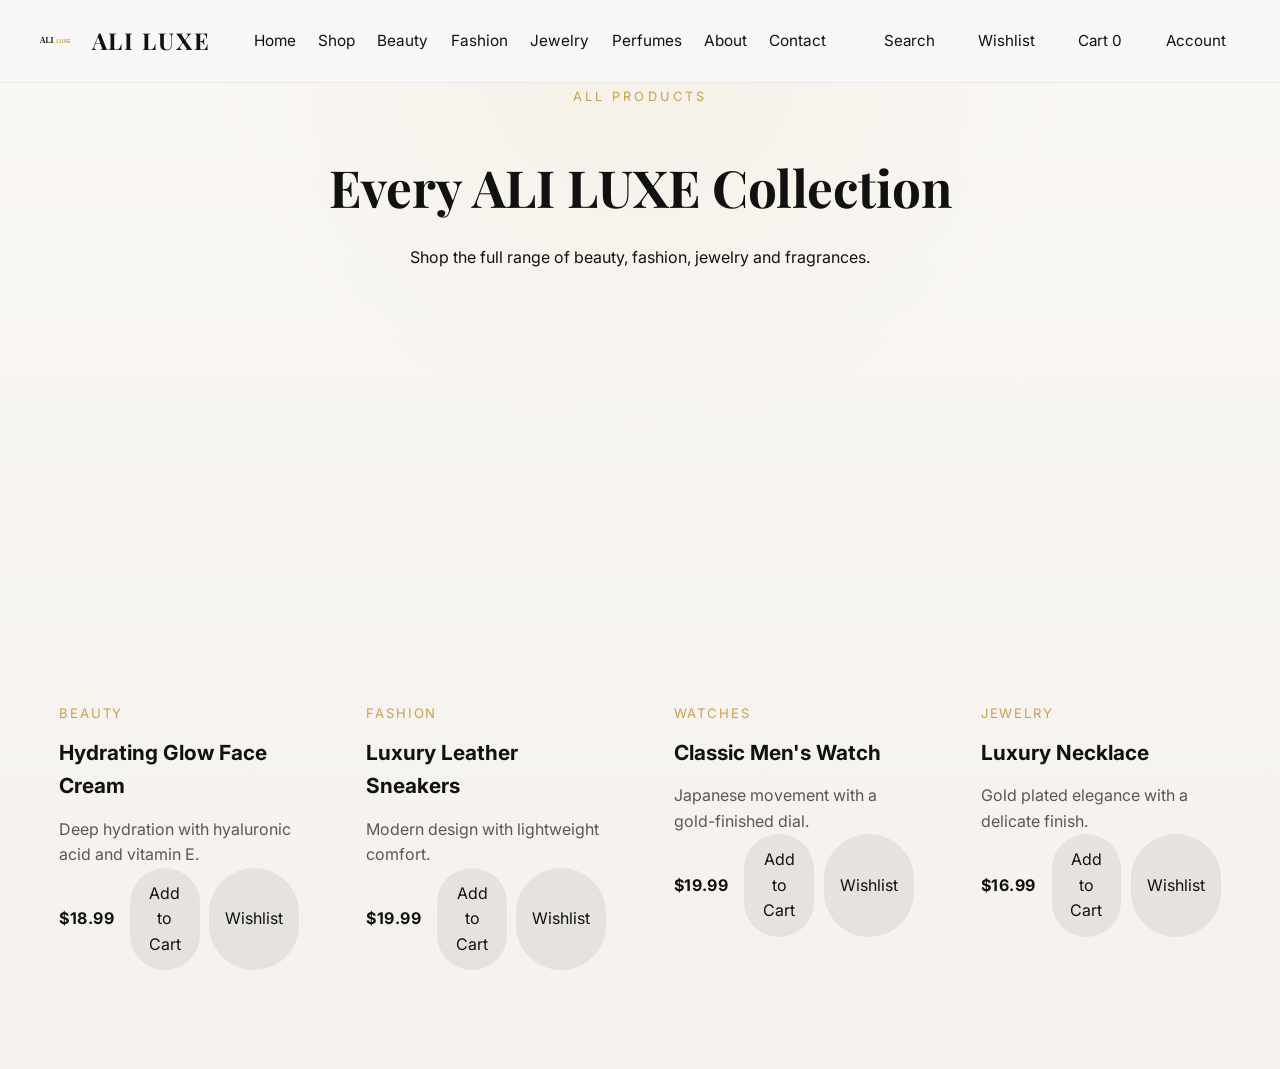
==== all-products.html @ c22bcd79 "Add initial website files" ====
<!DOCTYPE html>
<html lang="en">
  <head>
    <meta charset="UTF-8" />
    <meta name="viewport" content="width=device-width, initial-scale=1.0" />
    <title>All Products | ALI LUXE</title>
    <link rel="preconnect" href="https://fonts.googleapis.com" />
    <link rel="preconnect" href="https://fonts.gstatic.com" crossorigin />
    <link
      href="https://fonts.googleapis.com/css2?family=Inter:wght@400;500;600;700;800&family=Playfair+Display:wght@600;700;800&display=swap"
      rel="stylesheet"
    />
    <link rel="stylesheet" href="styles.css" />
  </head>
  <body>
    <header class="site-header">
      <div class="container header-inner">
        <a class="brand-logo" href="index.html">
          <img class="brand-icon" src="assets/logo.svg" alt="ALI LUXE logo" />
          <span>ALI LUXE</span>
        </a>
        <button class="menu-toggle" id="menuToggle" aria-label="Open menu">Menu</button>
        <nav class="main-nav">
          <a href="index.html#home">Home</a>
          <a href="shop.html">Shop</a>
          <a href="beauty.html">Beauty</a>
          <a href="fashion.html">Fashion</a>
          <a href="jewelry.html">Jewelry</a>
          <a href="perfumes.html">Perfumes</a>
          <a href="index.html#about">About</a>
          <a href="index.html#contact">Contact</a>
        </nav>
        <div class="nav-actions desktop-only">
          <button class="icon-button">Search</button>
          <button class="icon-button">Wishlist</button>
          <a class="icon-button cart-link" href="checkout.html">Cart <span class="cart-count" id="cartCount">0</span></a>
          <button class="icon-button">Account</button>
        </div>
      </div>
      <div class="mobile-menu" id="mobileMenu" aria-hidden="true">
        <div class="mobile-menu-inner">
          <button class="mobile-close" id="mobileClose" aria-label="Close menu">×</button>
          <nav class="mobile-nav">
            <a href="index.html#home">Home</a>
            <a href="shop.html">Shop</a>
            <a href="beauty.html">Beauty</a>
            <a href="fashion.html">Fashion</a>
            <a href="jewelry.html">Jewelry</a>
            <a href="perfumes.html">Perfumes</a>
            <a href="index.html#about">About</a>
            <a href="index.html#contact">Contact</a>
          </nav>
          <div class="mobile-menu-actions">
            <a href="shop.html" class="button button-primary">Shop Now</a>
            <a href="all-products.html" class="button button-secondary">All Products</a>
          </div>
        </div>
      </div>
    </header>

    <main>
      <section class="section-heading">
        <div class="container">
          <span class="eyebrow">All Products</span>
          <h2>Every ALI LUXE Collection</h2>
          <p>Shop the full range of beauty, fashion, jewelry and fragrances.</p>
        </div>
      </section>

      <section class="best-sellers">
        <div class="container product-grid">
          <article class="product-card glass-card">
            <div class="product-image hydrating-glow-face-cream"></div>
            <div class="product-copy">
              <span class="product-category">Beauty</span>
              <h3><a href="product.html?product=hydrating-glow-face-cream">Hydrating Glow Face Cream</a></h3>
              <p>Deep hydration with hyaluronic acid and vitamin E.</p>
              <div class="product-meta">
                <span>$18.99</span>
                <div class="product-actions">
                  <button class="add-cart" data-product="hydrating-glow-face-cream">Add to Cart</button>
                  <button>Wishlist</button>
                </div>
              </div>
            </div>
          </article>
          <article class="product-card glass-card">
            <div class="product-image luxury-leather-sneakers"></div>
            <div class="product-copy">
              <span class="product-category">Fashion</span>
              <h3><a href="product.html?product=luxury-leather-sneakers">Luxury Leather Sneakers</a></h3>
              <p>Modern design with lightweight comfort.</p>
              <div class="product-meta">
                <span>$19.99</span>
                <div class="product-actions">
                  <button class="add-cart" data-product="luxury-leather-sneakers">Add to Cart</button>
                  <button>Wishlist</button>
                </div>
              </div>
            </div>
          </article>
          <article class="product-card glass-card">
            <div class="product-image classic-mens-watch"></div>
            <div class="product-copy">
              <span class="product-category">Watches</span>
              <h3><a href="product.html?product=classic-mens-watch">Classic Men's Watch</a></h3>
              <p>Japanese movement with a gold-finished dial.</p>
              <div class="product-meta">
                <span>$19.99</span>
                <div class="product-actions">
                  <button class="add-cart" data-product="classic-mens-watch">Add to Cart</button>
                  <button>Wishlist</button>
                </div>
              </div>
            </div>
          </article>
          <article class="product-card glass-card">
            <div class="product-image luxury-necklace"></div>
            <div class="product-copy">
              <span class="product-category">Jewelry</span>
              <h3><a href="product.html?product=luxury-necklace">Luxury Necklace</a></h3>
              <p>Gold plated elegance with a delicate finish.</p>
              <div class="product-meta">
                <span>$16.99</span>
                <div class="product-actions">
                  <button class="add-cart" data-product="luxury-necklace">Add to Cart</button>
                  <button>Wishlist</button>
                </div>
              </div>
            </div>
          </article>
        </div>
      </section>
    </main>

    <script src="script.js"></script>
  </body>
</html>
---- styles.css ----
:root {
  color-scheme: dark;
  --bg: #f8f8f8;
  --surface: rgba(255, 255, 255, 0.76);
  --surface-strong: rgba(255, 255, 255, 0.92);
  --text: #111111;
  --muted: #5a5a5a;
  --gold: #c8a14a;
  --gold-soft: rgba(200, 161, 74, 0.12);
  --glass: rgba(255, 255, 255, 0.62);
  --shadow: 0 25px 55px rgba(0, 0, 0, 0.12);
  font-family: 'Inter', sans-serif;
}

* {
  box-sizing: border-box;
}

html {
  scroll-behavior: smooth;
}

body {
  margin: 0;
  min-height: 100vh;
  background: radial-gradient(circle at top, rgba(200, 161, 74, 0.08), transparent 35%),
    linear-gradient(180deg, #faf8f5 0%, #f4f1ee 100%);
  color: var(--text);
  line-height: 1.6;
}

button,
a {
  font: inherit;
}

a {
  color: inherit;
  text-decoration: none;
}

.container {
  width: min(1200px, calc(100% - 3rem));
  margin: 0 auto;
}

.announcement-bar {
  display: grid;
  grid-template-columns: repeat(4, minmax(0, 1fr));
  gap: 1rem;
  padding: 0.9rem 0;
  background: #111111;
  color: #ffffff;
  font-size: 0.9rem;
  text-transform: uppercase;
  letter-spacing: 0.05em;
}

.announcement-item {
  opacity: 0.85;
}

.site-header {
  position: sticky;
  top: 0;
  z-index: 20;
  backdrop-filter: blur(18px);
  background: rgba(248, 248, 248, 0.9);
  border-bottom: 1px solid rgba(17, 17, 17, 0.06);
}

.header-inner {
  display: flex;
  align-items: center;
  justify-content: space-between;
  gap: 1rem;
  padding: 1.1rem 0;
}

.brand-logo,
.footer-logo {
  display: inline-flex;
  align-items: center;
  gap: 0.85rem;
  font-family: 'Playfair Display', serif;
  font-size: 1.45rem;
  letter-spacing: 0.08em;
  font-weight: 700;
}

.brand-icon {
  width: 38px;
  height: auto;
}

.main-nav {
  display: flex;
  flex-wrap: wrap;
  align-items: center;
  gap: 1.4rem;
  font-size: 0.96rem;
  color: #111111;
}

.main-nav a:hover {
  color: var(--gold);
}

.nav-actions {
  display: flex;
  align-items: center;
  gap: 0.9rem;
}

.menu-toggle {
  display: none;
  border: 1px solid rgba(17, 17, 17, 0.12);
  background: rgba(255, 255, 255, 0.85);
  color: var(--text);
  padding: 0.85rem 1rem;
  border-radius: 999px;
  font-weight: 600;
  cursor: pointer;
  transition: transform 0.25s ease, background 0.25s ease;
}

.menu-toggle:hover {
  transform: translateY(-1px);
  background: rgba(255, 255, 255, 0.96);
}

.icon-button {
  border: none;
  background: transparent;
  color: var(--text);
  cursor: pointer;
  font-size: 0.95rem;
  padding: 0.7rem 0.9rem;
  border-radius: 999px;
  transition: transform 0.3s ease, background 0.3s ease;
}

.icon-button:hover {
  transform: translateY(-1px);
  background: rgba(17, 17, 17, 0.05);
}

.hero-section {
  min-height: calc(100vh - 68px);
  padding: 4rem 0 6rem;
  position: relative;
  overflow: hidden;
}

.hero-grid {
  display: grid;
  grid-template-columns: 1.2fr 0.9fr;
  align-items: center;
  gap: 3rem;
}

.hero-copy {
  max-width: 620px;
}

.eyebrow {
  display: inline-block;
  text-transform: uppercase;
  letter-spacing: 0.24em;
  color: var(--gold);
  font-size: 0.8rem;
  margin-bottom: 1.5rem;
}

.hero-copy h1 {
  font-family: 'Playfair Display', serif;
  font-size: clamp(3rem, 4vw, 5.2rem);
  line-height: 0.95;
  margin: 0;
}

.hero-copy p {
  font-size: 1.05rem;
  margin: 2rem 0 2.5rem;
  max-width: 520px;
  color: #3b3b3b;
}

.hero-actions {
  display: flex;
  flex-wrap: wrap;
  gap: 1rem;
}

.button {
  border: none;
  border-radius: 999px;
  padding: 1rem 1.65rem;
  cursor: pointer;
  transition: transform 0.25s ease, box-shadow 0.25s ease, background 0.25s ease;
}

.button-primary {
  background: var(--text);
  color: #ffffff;
  box-shadow: 0 20px 40px rgba(17, 17, 17, 0.16);
}

.button-secondary {
  background: rgba(255, 255, 255, 0.9);
  color: var(--text);
  border: 1px solid rgba(17, 17, 17, 0.08);
}

.button-tertiary {
  background: rgba(200, 161, 74, 0.12);
  color: var(--text);
}

.button:hover {
  transform: translateY(-2px);
}

.hero-highlights {
  display: grid;
  grid-template-columns: repeat(2, minmax(0, 1fr));
  gap: 1rem;
  margin-top: 2.5rem;
}

.hero-highlights div {
  background: rgba(255, 255, 255, 0.78);
  padding: 1.2rem 1.3rem;
  border-radius: 24px;
  backdrop-filter: blur(12px);
  border: 1px solid rgba(17, 17, 17, 0.06);
}

.hero-highlights strong {
  display: block;
  margin-bottom: 0.5rem;
  color: var(--text);
}

.hero-media {
  position: relative;
  min-height: 600px;
  display: flex;
  align-items: center;
  justify-content: center;
}

.hero-card {
  position: relative;
  width: 100%;
  max-width: 540px;
  border-radius: 38px;
  overflow: hidden;
  background: rgba(255, 255, 255, 0.24);
  border: 1px solid rgba(255, 255, 255, 0.45);
  box-shadow: var(--shadow);
  backdrop-filter: blur(22px);
}

.hero-card-image {
  height: 420px;
  background: linear-gradient(180deg, #f8f0e7 0%, #ece1d3 100%);
  position: relative;
}

.hero-card-image::before {
  content: '';
  position: absolute;
  inset: 0;
  background-image: radial-gradient(circle at 40% 20%, rgba(200, 161, 74, 0.18), transparent 22%),
    radial-gradient(circle at 70% 70%, rgba(17, 17, 17, 0.06), transparent 18%);
}

.hero-card-copy {
  padding: 2rem;
}

.hero-card-copy span {
  color: var(--gold);
  text-transform: uppercase;
  letter-spacing: 0.2em;
  font-size: 0.78rem;
}

.hero-card-copy h2 {
  margin: 1rem 0 0.75rem;
  font-family: 'Playfair Display', serif;
  font-size: 2rem;
}

.hero-card-copy p {
  color: #4b4b4b;
  margin-bottom: 1.7rem;
}

.price-block {
  display: flex;
  align-items: center;
  justify-content: space-between;
  gap: 1rem;
}

.price-block span {
  font-weight: 700;
  font-size: 1.35rem;
}

.hero-overlay {
  position: absolute;
  inset: -20px;
  background: radial-gradient(circle at top left, rgba(200, 161, 74, 0.2), transparent 22%),
    radial-gradient(circle at bottom right, rgba(17, 17, 17, 0.08), transparent 18%);
  pointer-events: none;
}

.featured-categories,
.best-sellers,
.why-choose,
.reviews-section,
.instagram-gallery,
.newsletter-section {
  padding: 5rem 0;
}

.section-heading {
  text-align: center;
  margin-bottom: 3rem;
}

.section-heading h2 {
  font-family: 'Playfair Display', serif;
  font-size: clamp(2.5rem, 4vw, 3.6rem);
  margin: 1rem 0 0;
}

.category-grid,
.product-grid,
.review-grid,
.insta-grid {
  display: grid;
  gap: 1.8rem;
}

.category-grid {
  grid-template-columns: repeat(4, minmax(0, 1fr));
}

.category-card {
  position: relative;
  overflow: hidden;
  border-radius: 32px;
  background: rgba(255, 255, 255, 0.8);
  border: 1px solid rgba(17, 17, 17, 0.07);
  box-shadow: 0 30px 60px rgba(0, 0, 0, 0.08);
  transition: transform 0.35s ease, border-color 0.35s ease;
}

.category-card:hover {
  transform: translateY(-8px);
  border-color: rgba(200, 161, 74, 0.25);
}

.category-image {
  min-height: 240px;
  background-size: cover;
  background-position: center;
}

.category-beauty {
  background-image: linear-gradient(180deg, #f8ebdf 0%, #e9decf 100%);
}

.category-fashion {
  background-image: linear-gradient(180deg, #f1ede9 0%, #d8d0c4 100%);
}

.category-jewelry {
  background-image: linear-gradient(180deg, #fbf6ef 0%, #e7ded0 100%);
}

.category-perfumes {
  background-image: linear-gradient(180deg, #f9f5f2 0%, #e3d5bd 100%);
}

.category-copy {
  padding: 1.8rem;
}

.category-copy h3 {
  margin-top: 0;
  font-size: 1.5rem;
}

.category-copy p {
  margin: 1rem 0 1.7rem;
  color: #5f5f5f;
}

.link-button {
  color: var(--text);
  font-weight: 600;
  position: relative;
}

.link-button::after {
  content: '';
  position: absolute;
  left: 0;
  bottom: -2px;
  width: 100%;
  height: 1px;
  background: var(--text);
  transition: transform 0.3s ease;
  transform-origin: left;
}

.link-button:hover::after {
  transform: scaleX(0.5);
}

.product-grid {
  grid-template-columns: repeat(4, minmax(0, 1fr));
}

.product-card {
  padding: 1.2rem;
  display: flex;
  flex-direction: column;
  gap: 1.4rem;
}

.product-card:hover {
  transform: translateY(-6px);
}

.product-image {
  min-height: 260px;
  border-radius: 28px;
  background-position: center;
  background-size: cover;
}

.product-beauty {
  background-image: linear-gradient(180deg, #f9f1eb 0%, #e8d8c9 100%);
}

.product-fashion {
  background-image: linear-gradient(180deg, #e9e3dc 0%, #d5c7b3 100%);
}

.product-watch {
  background-image: linear-gradient(180deg, #f6f2ef 0%, #dcd0c3 100%);
}

.product-jewelry {
  background-image: linear-gradient(180deg, #faf5ef 0%, #e7dccb 100%);
}

.product-copy .product-category {
  font-size: 0.82rem;
  text-transform: uppercase;
  letter-spacing: 0.14em;
  color: var(--gold);
}

.product-copy h3 {
  margin: 0.6rem 0 0.9rem;
  font-size: 1.3rem;
}

.product-copy p {
  color: #585858;
  margin: 0;
}

.product-meta {
  display: flex;
  align-items: center;
  justify-content: space-between;
  gap: 1rem;
  margin-top: auto;
}

.product-meta span {
  font-weight: 700;
  letter-spacing: 0.03em;
}

.product-actions {
  display: flex;
  gap: 0.6rem;
}

.product-actions button {
  border: none;
  background: rgba(17, 17, 17, 0.07);
  color: var(--text);
  padding: 0.8rem 1rem;
  border-radius: 999px;
  cursor: pointer;
  transition: transform 0.25s ease, background 0.25s ease;
}

.product-actions button:hover {
  transform: translateY(-2px);
  background: rgba(200, 161, 74, 0.14);
}

.why-grid {
  display: grid;
  grid-template-columns: 1.1fr 0.9fr;
  gap: 3rem;
  align-items: center;
}

.why-copy p {
  max-width: 540px;
  color: #4a4a4a;
  margin-bottom: 2rem;
}

.why-list {
  display: grid;
  gap: 1rem;
}

.why-list div {
  border-radius: 24px;
  padding: 1.4rem 1.6rem;
  background: rgba(255, 255, 255, 0.9);
  border: 1px solid rgba(17, 17, 17, 0.06);
}

.why-list strong {
  display: block;
  margin-bottom: 0.45rem;
}

.why-image {
  min-height: 520px;
  overflow: hidden;
}

.feature-image {
  height: 100%;
  background-image: linear-gradient(180deg, rgba(248, 248, 248, 1), rgba(255, 255, 255, 0.9)),
    radial-gradient(circle at 30% 20%, rgba(200, 161, 74, 0.18), transparent 14%),
    linear-gradient(135deg, #f2ede7 0%, #e9ddd1 100%);
}

.reviews-section {
  background: #ffffff;
}

.review-grid {
  grid-template-columns: repeat(5, minmax(0, 1fr));
}

.review-card {
  padding: 1.8rem;
  border-radius: 28px;
  background: rgba(255, 255, 255, 0.9);
  box-shadow: 0 30px 50px rgba(0, 0, 0, 0.06);
  border: 1px solid rgba(17, 17, 17, 0.06);
}

.review-card p {
  margin: 0 0 1.4rem;
  color: #444444;
}

.review-card strong {
  display: block;
  margin-bottom: 0.85rem;
}

.review-card span {
  color: var(--gold);
  font-size: 0.95rem;
}

.instagram-gallery {
  background: linear-gradient(180deg, #f8f8f8 0%, #f2efeb 100%);
}

.insta-grid {
  grid-template-columns: repeat(6, minmax(0, 1fr));
}

.insta-cell {
  min-height: 220px;
  border-radius: 28px;
  background: rgba(17, 17, 17, 0.03);
  position: relative;
  overflow: hidden;
  transition: transform 0.35s ease;
}

.insta-cell:hover {
  transform: translateY(-6px);
}

.insta-cell::before {
  content: '';
  position: absolute;
  inset: 0;
  background-image: radial-gradient(circle at center, rgba(200, 161, 74, 0.16), transparent 34%),
    linear-gradient(135deg, rgba(255, 255, 255, 0.14), transparent 50%);
}

.newsletter-card {
  display: flex;
  align-items: center;
  justify-content: space-between;
  gap: 2rem;
  padding: 3rem 3.2rem;
  border-radius: 36px;
  background: rgba(255, 255, 255, 0.88);
  box-shadow: 0 35px 70px rgba(0, 0, 0, 0.08);
  border: 1px solid rgba(17, 17, 17, 0.06);
}

.newsletter-card h2 {
  margin: 0.8rem 0 0;
  font-size: clamp(2rem, 3vw, 2.8rem);
  line-height: 1.05;
}

.newsletter-form {
  display: flex;
  flex-wrap: wrap;
  gap: 1rem;
  align-items: center;
}

.newsletter-form input {
  flex: 1;
  min-width: 260px;
  border: 1px solid rgba(17, 17, 17, 0.12);
  border-radius: 999px;
  padding: 1rem 1.3rem;
  background: white;
  color: var(--text);
}

.newsletter-form input::placeholder {
  color: #8c8c8c;
}

.mobile-menu {
  position: fixed;
  inset: 0;
  z-index: 100;
  display: none;
  background: rgba(17, 17, 17, 0.85);
  backdrop-filter: blur(14px);
}

.mobile-menu.active {
  display: block;
}

.mobile-menu-inner {
  width: min(360px, 100%);
  height: 100%;
  padding: 2.5rem 1.8rem;
  background: rgba(248, 248, 248, 0.98);
  box-shadow: 0 40px 80px rgba(0, 0, 0, 0.22);
}

.mobile-close {
  border: none;
  background: transparent;
  font-size: 2.2rem;
  color: var(--text);
  cursor: pointer;
  margin-bottom: 2rem;
}

.mobile-nav {
  display: grid;
  gap: 1.25rem;
}

.mobile-nav a {
  color: var(--text);
  font-size: 1.1rem;
  font-weight: 600;
}

.mobile-menu-actions {
  display: grid;
  gap: 1rem;
  margin-top: 2.5rem;
}

.desktop-only {
  display: flex;
}

.site-footer {
  background: #111111;
  color: #f2f2f2;
  padding: 3.5rem 0 2rem;
}

.footer-grid {
  display: grid;
  grid-template-columns: 1.2fr 1.4fr 1fr;
  gap: 2rem;
  align-items: flex-start;
}

.footer-links {
  display: grid;
  gap: 0.9rem;
}

.footer-links a,
.site-footer a {
  color: #f2f2f2;
}

.footer-links a:hover,
.site-footer a:hover {
  color: var(--gold);
}

.footer-copy {
  margin-top: 2rem;
  text-align: center;
  font-size: 0.95rem;
  color: #b6b6b6;
}

.glass-card {
  transition: transform 0.35s ease, box-shadow 0.35s ease;
}

.glass-card:hover {
  transform: translateY(-4px);
}

.fade-up {
  opacity: 0;
  transform: translateY(35px);
  animation: fadeUp 1.1s forwards ease-out;
}

.delay-1 {
  animation-delay: 0.18s;
}

@keyframes fadeUp {
  to {
    opacity: 1;
    transform: translateY(0);
  }
}

.page-loader {
  position: fixed;
  inset: 0;
  z-index: 999;
  display: grid;
  place-items: center;
  background: #111111;
  color: #ffffff;
}

.loader-ring {
  display: grid;
  place-items: center;
  width: 100px;
  height: 100px;
  position: relative;
}

.loader-ring span {
  position: absolute;
  width: 100%;
  height: 100%;
  border-radius: 50%;
  border: 2px solid transparent;
  border-top-color: var(--gold);
  animation: spin 1.3s ease infinite;
}

.loader-ring span:nth-child(2) {
  width: 70%;
  height: 70%;
  animation-duration: 1.7s;
}

.loader-ring span:nth-child(3) {
  width: 40%;
  height: 40%;
  animation-duration: 2.1s;
}

.page-loader p {
  margin-top: 1.4rem;
  letter-spacing: 0.14em;
  text-transform: uppercase;
  font-size: 0.9rem;
  color: rgba(255, 255, 255, 0.85);
}

@keyframes spin {
  to {
    transform: rotate(360deg);
  }
}

.product-detail-grid {
  display: grid;
  grid-template-columns: 1.05fr 1fr;
  gap: 3rem;
  align-items: center;
  min-height: 70vh;
  padding: 3rem 0;
}

.product-hero {
  min-height: 580px;
  border-radius: 36px;
  background-size: cover;
  background-position: center;
  position: relative;
  overflow: hidden;
  background-image: linear-gradient(180deg, #fdf9f4 0%, #eee3d3 100%);
}

.product-detail-grid .detail-copy {
  max-width: 560px;
}

.product-detail-grid .detail-copy p {
  color: #4b4b4b;
  margin: 1.5rem 0 2rem;
  font-size: 1.05rem;
}

.product-price {
  font-size: 2.1rem;
  margin-bottom: 1.8rem;
  font-weight: 700;
}

.product-features {
  display: grid;
  gap: 0.9rem;
  margin-top: 2rem;
}

.product-features div {
  padding: 1rem 1.2rem;
  border-radius: 22px;
  background: rgba(255, 255, 255, 0.82);
  border: 1px solid rgba(17, 17, 17, 0.06);
}

.detail-fallback {
  color: #333333;
  font-size: 1.1rem;
  line-height: 1.8;
}

.checkout-panel {
  display: grid;
  grid-template-columns: 1.5fr 0.9fr;
  gap: 2rem;
}

.cart-summary {
  display: grid;
  gap: 1rem;
}

.cart-item {
  display: grid;
  grid-template-columns: 120px 1fr;
  gap: 1rem;
  padding: 1.3rem;
  border-radius: 28px;
  background: rgba(255, 255, 255, 0.92);
  border: 1px solid rgba(17, 17, 17, 0.08);
}

.cart-item-image {
  border-radius: 24px;
  min-height: 120px;
  background-size: cover;
  background-position: center;
}

.cart-item-image.product-beauty {
  background-image: linear-gradient(180deg, #f9f1eb 0%, #e8d8c9 100%);
}

.cart-item-image.product-fashion {
  background-image: linear-gradient(180deg, #e9e3dc 0%, #d5c7b3 100%);
}

.cart-item-image.product-watch {
  background-image: linear-gradient(180deg, #f6f2ef 0%, #dcd0c3 100%);
}

.cart-item-image.product-jewelry {
  background-image: linear-gradient(180deg, #faf5ef 0%, #e7dccb 100%);
}

.cart-item-image.category-perfumes {
  background-image: linear-gradient(180deg, #f8ebdf 0%, #e9decf 100%);
}

.cart-item-copy h3 {
  margin: 0 0 0.75rem;
  font-size: 1.1rem;
}

.cart-item-copy span {
  display: block;
  color: #585858;
  margin-bottom: 0.35rem;
}

.checkout-summary {
  padding: 2rem;
  border-radius: 36px;
  background: rgba(255, 255, 255, 0.92);
  border: 1px solid rgba(17, 17, 17, 0.08);
  display: grid;
  gap: 1.5rem;
}

.checkout-summary h3 {
  margin: 0;
  font-size: 1.4rem;
}

.summary-row {
  display: flex;
  justify-content: space-between;
  align-items: center;
  gap: 1rem;
  font-size: 1rem;
}

.checkout-note {
  color: #5f5f5f;
  line-height: 1.8;
}

.empty-cart {
  padding: 2rem;
  color: #4a4a4a;
  border-radius: 28px;
  background: rgba(255, 255, 255, 0.9);
  border: 1px solid rgba(17, 17, 17, 0.08);
}

.custom-cursor {
  position: fixed;
  top: 0;
  left: 0;
  width: 18px;
  height: 18px;
  border-radius: 50%;
  border: 2px solid rgba(200, 161, 74, 0.95);
  pointer-events: none;
  transform: translate(-50%, -50%);
  mix-blend-mode: difference;
  transition: transform 0.12s ease, width 0.2s ease, height 0.2s ease;
  z-index: 9999;
}

@media (max-width: 1100px) {
  .hero-grid,
  .why-grid {
    grid-template-columns: 1fr;
  }

  .category-grid,
  .product-grid,
  .review-grid,
  .insta-grid {
    grid-template-columns: repeat(2, minmax(0, 1fr));
  }
}

@media (max-width: 720px) {
  .announcement-bar {
    grid-template-columns: 1fr;
    text-align: center;
  }

  .menu-toggle {
    display: inline-flex;
  }

  .main-nav,
  .desktop-only {
    display: none;
  }

  .nav-actions {
    gap: 0.5rem;
  }

  .hero-section {
    padding-top: 3rem;
  }

  .hero-copy h1 {
    font-size: 2.8rem;
  }

  .hero-grid {
    gap: 2rem;
  }

  .hero-media {
    min-height: 420px;
  }

  .category-grid,
  .product-grid,
  .review-grid,
  .insta-grid {
    grid-template-columns: 1fr;
  }

  .newsletter-card {
    flex-direction: column;
    align-items: stretch;
  }
}
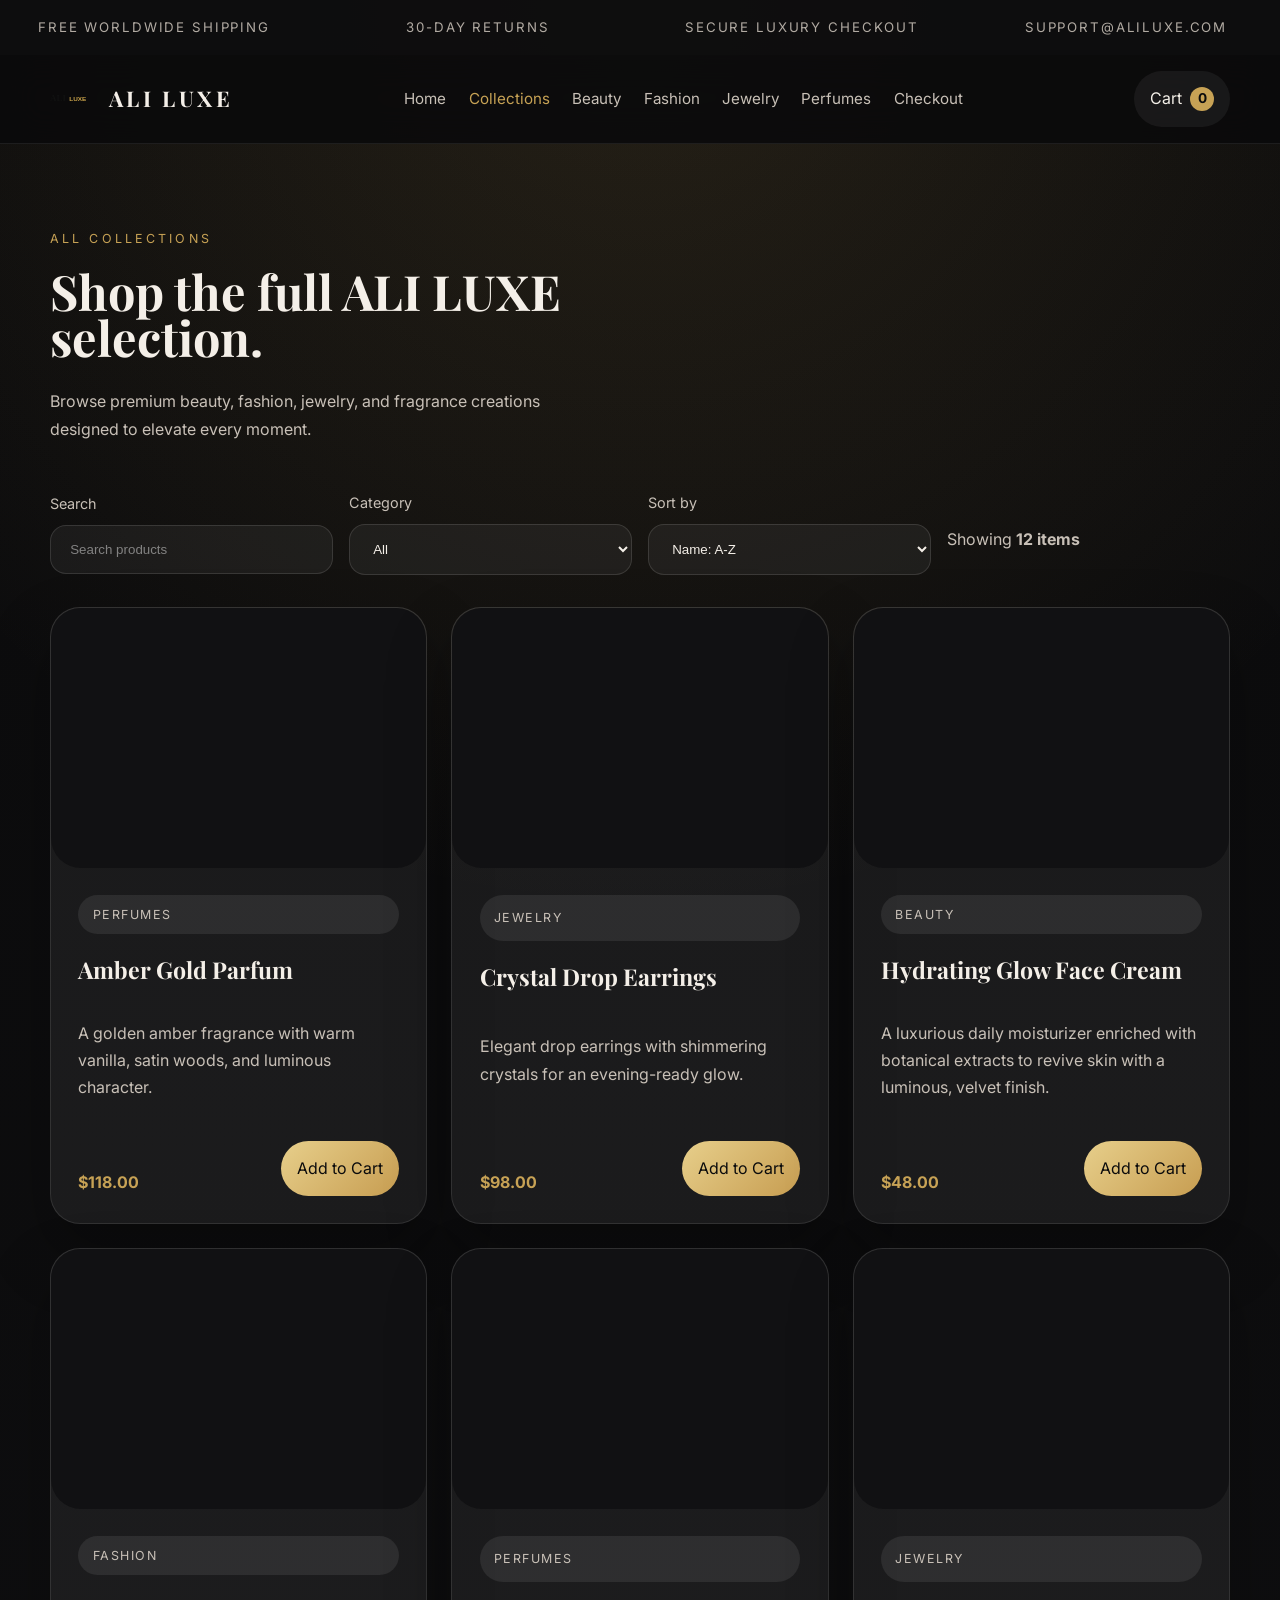
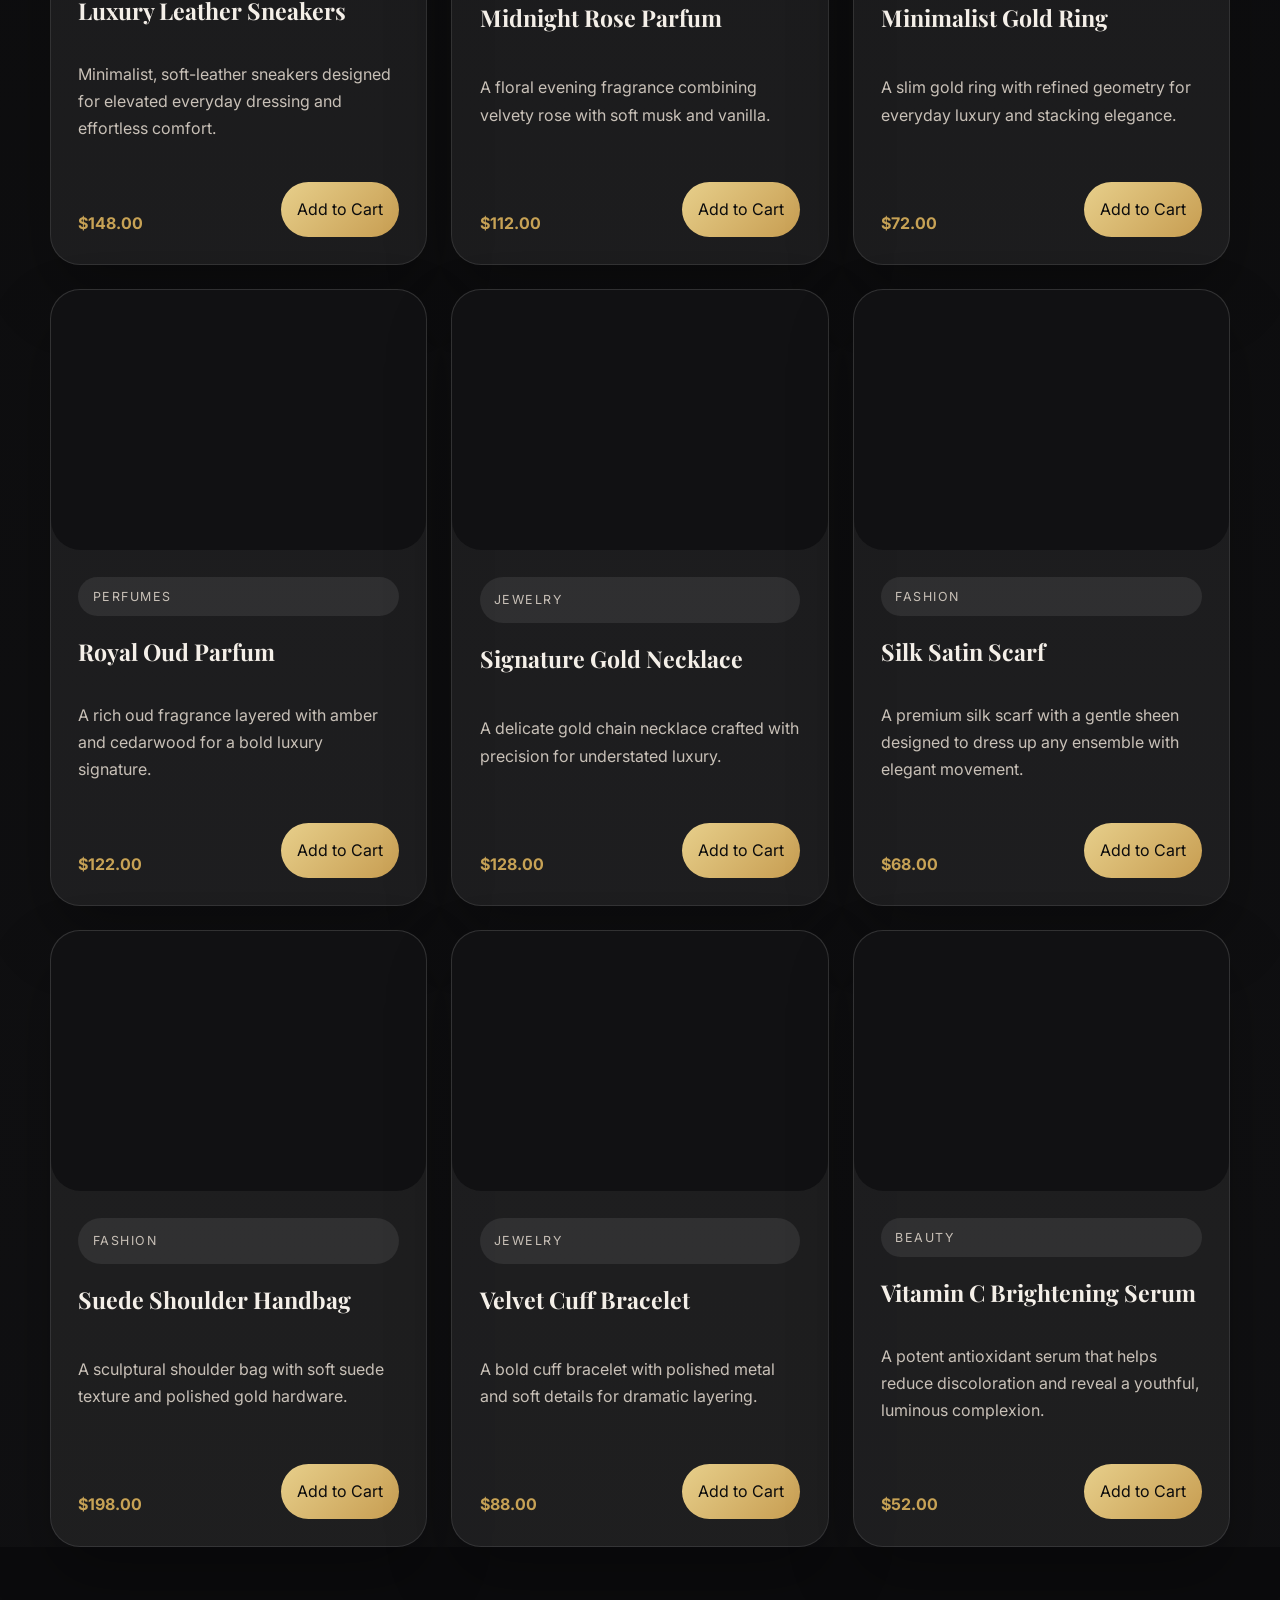
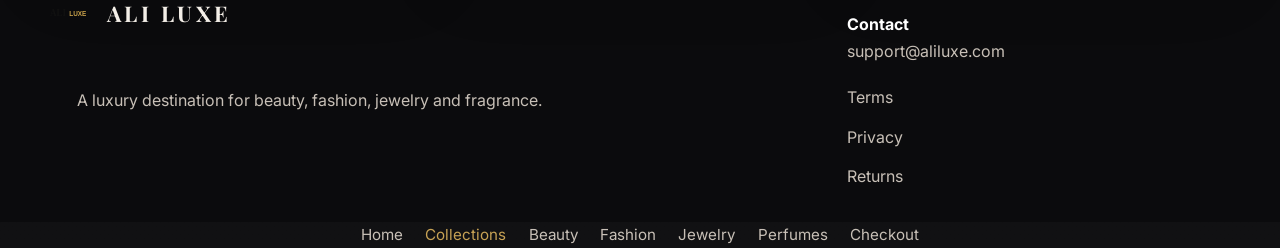
==== commit 986aa1ce: "final website updates" ====
--- a/all-products.html
+++ b/all-products.html
@@ -7,131 +7,133 @@
     <link rel="preconnect" href="https://fonts.googleapis.com" />
     <link rel="preconnect" href="https://fonts.gstatic.com" crossorigin />
     <link
-      href="https://fonts.googleapis.com/css2?family=Inter:wght@400;500;600;700;800&family=Playfair+Display:wght@600;700;800&display=swap"
+      href="https://fonts.googleapis.com/css2?family=Inter:wght@400;500;600;700&family=Playfair+Display:wght@600;700;800&display=swap"
       rel="stylesheet"
     />
     <link rel="stylesheet" href="styles.css" />
   </head>
-  <body>
+  <body data-page="all-products">
+    <div class="announcement-bar">
+      <div class="announcement-item">Free Worldwide Shipping</div>
+      <div class="announcement-item">30-Day Returns</div>
+      <div class="announcement-item">Secure Luxury Checkout</div>
+      <div class="announcement-item">support@aliluxe.com</div>
+    </div>
+
     <header class="site-header">
       <div class="container header-inner">
         <a class="brand-logo" href="index.html">
           <img class="brand-icon" src="assets/logo.svg" alt="ALI LUXE logo" />
           <span>ALI LUXE</span>
         </a>
-        <button class="menu-toggle" id="menuToggle" aria-label="Open menu">Menu</button>
-        <nav class="main-nav">
-          <a href="index.html#home">Home</a>
-          <a href="shop.html">Shop</a>
+        <nav class="main-nav" aria-label="Primary navigation">
+          <a href="index.html">Home</a>
+          <a href="all-products.html">Collections</a>
           <a href="beauty.html">Beauty</a>
           <a href="fashion.html">Fashion</a>
           <a href="jewelry.html">Jewelry</a>
           <a href="perfumes.html">Perfumes</a>
-          <a href="index.html#about">About</a>
-          <a href="index.html#contact">Contact</a>
+          <a href="checkout.html">Checkout</a>
         </nav>
-        <div class="nav-actions desktop-only">
-          <button class="icon-button">Search</button>
-          <button class="icon-button">Wishlist</button>
-          <a class="icon-button cart-link" href="checkout.html">Cart <span class="cart-count" id="cartCount">0</span></a>
-          <button class="icon-button">Account</button>
-        </div>
-      </div>
-      <div class="mobile-menu" id="mobileMenu" aria-hidden="true">
-        <div class="mobile-menu-inner">
-          <button class="mobile-close" id="mobileClose" aria-label="Close menu">×</button>
-          <nav class="mobile-nav">
-            <a href="index.html#home">Home</a>
-            <a href="shop.html">Shop</a>
-            <a href="beauty.html">Beauty</a>
-            <a href="fashion.html">Fashion</a>
-            <a href="jewelry.html">Jewelry</a>
-            <a href="perfumes.html">Perfumes</a>
-            <a href="index.html#about">About</a>
-            <a href="index.html#contact">Contact</a>
-          </nav>
-          <div class="mobile-menu-actions">
-            <a href="shop.html" class="button button-primary">Shop Now</a>
-            <a href="all-products.html" class="button button-secondary">All Products</a>
-          </div>
+        <div class="header-actions">
+          <button class="cart-toggle" id="cartToggle" aria-label="Open cart">
+            Cart <span class="cart-count" id="cartCount">0</span>
+          </button>
+          <button class="menu-toggle" id="menuToggle" aria-label="Open menu">Menu</button>
         </div>
       </div>
     </header>
 
+    <aside class="cart-panel" id="cartPanel" aria-label="Shopping cart panel">
+      <div class="cart-panel-header">
+        <div>
+          <h2>Shopping Cart</h2>
+          <p class="section-copy">Review your selection before checkout.</p>
+        </div>
+        <button class="cart-panel-close" id="cartClose" aria-label="Close cart">×</button>
+      </div>
+      <div class="cart-items" id="cartItems"></div>
+      <div class="cart-panel-footer">
+        <div class="cart-total">
+          <span class="cart-total-label">Subtotal</span>
+          <span class="cart-total-value" id="cartSubTotal">$0.00</span>
+        </div>
+        <a class="button button-primary" href="checkout.html">Proceed to Checkout</a>
+      </div>
+    </aside>
+
     <main>
-      <section class="section-heading">
-        <div class="container">
-          <span class="eyebrow">All Products</span>
-          <h2>Every ALI LUXE Collection</h2>
-          <p>Shop the full range of beauty, fashion, jewelry and fragrances.</p>
+      <section class="collection-hero">
+        <div class="container collection-hero-inner">
+          <div class="page-copy">
+            <span class="eyebrow">All Collections</span>
+            <h1>Shop the full ALI LUXE selection.</h1>
+            <p>Browse premium beauty, fashion, jewelry, and fragrance creations designed to elevate every moment.</p>
+          </div>
         </div>
       </section>
 
-      <section class="best-sellers">
-        <div class="container product-grid">
-          <article class="product-card glass-card">
-            <div class="product-image hydrating-glow-face-cream"></div>
-            <div class="product-copy">
-              <span class="product-category">Beauty</span>
-              <h3><a href="product.html?product=hydrating-glow-face-cream">Hydrating Glow Face Cream</a></h3>
-              <p>Deep hydration with hyaluronic acid and vitamin E.</p>
-              <div class="product-meta">
-                <span>$18.99</span>
-                <div class="product-actions">
-                  <button class="add-cart" data-product="hydrating-glow-face-cream">Add to Cart</button>
-                  <button>Wishlist</button>
-                </div>
-              </div>
-            </div>
-          </article>
-          <article class="product-card glass-card">
-            <div class="product-image luxury-leather-sneakers"></div>
-            <div class="product-copy">
-              <span class="product-category">Fashion</span>
-              <h3><a href="product.html?product=luxury-leather-sneakers">Luxury Leather Sneakers</a></h3>
-              <p>Modern design with lightweight comfort.</p>
-              <div class="product-meta">
-                <span>$19.99</span>
-                <div class="product-actions">
-                  <button class="add-cart" data-product="luxury-leather-sneakers">Add to Cart</button>
-                  <button>Wishlist</button>
-                </div>
-              </div>
-            </div>
-          </article>
-          <article class="product-card glass-card">
-            <div class="product-image classic-mens-watch"></div>
-            <div class="product-copy">
-              <span class="product-category">Watches</span>
-              <h3><a href="product.html?product=classic-mens-watch">Classic Men's Watch</a></h3>
-              <p>Japanese movement with a gold-finished dial.</p>
-              <div class="product-meta">
-                <span>$19.99</span>
-                <div class="product-actions">
-                  <button class="add-cart" data-product="classic-mens-watch">Add to Cart</button>
-                  <button>Wishlist</button>
-                </div>
-              </div>
-            </div>
-          </article>
-          <article class="product-card glass-card">
-            <div class="product-image luxury-necklace"></div>
-            <div class="product-copy">
-              <span class="product-category">Jewelry</span>
-              <h3><a href="product.html?product=luxury-necklace">Luxury Necklace</a></h3>
-              <p>Gold plated elegance with a delicate finish.</p>
-              <div class="product-meta">
-                <span>$16.99</span>
-                <div class="product-actions">
-                  <button class="add-cart" data-product="luxury-necklace">Add to Cart</button>
-                  <button>Wishlist</button>
-                </div>
-              </div>
-            </div>
-          </article>
+      <section class="container">
+        <div class="filter-panel">
+          <div>
+            <label for="productSearch">Search</label>
+            <input id="productSearch" type="search" placeholder="Search products" />
+          </div>
+          <div>
+            <label for="productCategory">Category</label>
+            <select id="productCategory"></select>
+          </div>
+          <div>
+            <label for="productSort">Sort by</label>
+            <select id="productSort">
+              <option value="name-asc">Name: A-Z</option>
+              <option value="price-asc">Price: Low to High</option>
+              <option value="price-desc">Price: High to Low</option>
+            </select>
+          </div>
+          <div>
+            <p class="section-copy">Showing <strong id="productCount"></strong></p>
+          </div>
         </div>
+
+        <div class="product-grid" id="productGrid"></div>
       </section>
     </main>
+
+    <footer class="footer">
+      <div class="container footer-inner">
+        <div>
+          <a class="footer-logo" href="index.html">
+            <img class="brand-icon" src="assets/logo.svg" alt="ALI LUXE logo" />
+            <span>ALI LUXE</span>
+          </a>
+          <p class="footer-copy">A luxury destination for beauty, fashion, jewelry and fragrance.</p>
+        </div>
+        <div>
+          <p class="footer-contact"><strong>Contact</strong><br />support@aliluxe.com</p>
+          <ul class="footer-list">
+            <li><a href="#">Terms</a></li>
+            <li><a href="#">Privacy</a></li>
+            <li><a href="#">Returns</a></li>
+          </ul>
+        </div>
+      </div>
+    </footer>
+
+    <div class="mobile-menu" id="mobileMenu" aria-hidden="true">
+      <div class="container">
+        <button class="menu-toggle" id="mobileClose" aria-label="Close menu">Close</button>
+        <nav class="main-nav">
+          <a href="index.html">Home</a>
+          <a href="all-products.html">Collections</a>
+          <a href="beauty.html">Beauty</a>
+          <a href="fashion.html">Fashion</a>
+          <a href="jewelry.html">Jewelry</a>
+          <a href="perfumes.html">Perfumes</a>
+          <a href="checkout.html">Checkout</a>
+        </nav>
+      </div>
+    </div>
 
     <script src="script.js"></script>
   </body>
--- a/styles.css
+++ b/styles.css
@@ -1,14 +1,15 @@
 :root {
-  color-scheme: dark;
-  --bg: #f8f8f8;
-  --surface: rgba(255, 255, 255, 0.76);
-  --surface-strong: rgba(255, 255, 255, 0.92);
-  --text: #111111;
-  --muted: #5a5a5a;
-  --gold: #c8a14a;
-  --gold-soft: rgba(200, 161, 74, 0.12);
-  --glass: rgba(255, 255, 255, 0.62);
-  --shadow: 0 25px 55px rgba(0, 0, 0, 0.12);
+  color-scheme: light;
+  --bg: #0b0b0c;
+  --surface: rgba(255, 255, 255, 0.08);
+  --surface-strong: rgba(255, 255, 255, 0.14);
+  --text: #f4efe8;
+  --muted: #c8c0b7;
+  --gold: #c7a255;
+  --gold-soft: rgba(199, 162, 85, 0.12);
+  --border: rgba(255, 255, 255, 0.14);
+  --shadow: 0 30px 65px rgba(0, 0, 0, 0.28);
+  --radius: 30px;
   font-family: 'Inter', sans-serif;
 }
 
@@ -22,11 +23,16 @@
 
 body {
   margin: 0;
-  min-height: 100vh;
-  background: radial-gradient(circle at top, rgba(200, 161, 74, 0.08), transparent 35%),
-    linear-gradient(180deg, #faf8f5 0%, #f4f1ee 100%);
+  min-height: 100%;
+  background: radial-gradient(circle at top, rgba(199, 162, 85, 0.14), transparent 26%),
+    linear-gradient(180deg, #0b0b0c 0%, #111113 100%);
   color: var(--text);
-  line-height: 1.6;
+  line-height: 1.7;
+}
+
+img {
+  max-width: 100%;
+  display: block;
 }
 
 button,
@@ -40,33 +46,45 @@
 }
 
 .container {
-  width: min(1200px, calc(100% - 3rem));
+  width: min(1180px, calc(100% - 2.5rem));
   margin: 0 auto;
 }
 
+.visually-hidden {
+  position: absolute;
+  width: 1px;
+  height: 1px;
+  margin: -1px;
+  padding: 0;
+  overflow: hidden;
+  clip: rect(0, 0, 0, 0);
+  border: 0;
+}
+
 .announcement-bar {
   display: grid;
   grid-template-columns: repeat(4, minmax(0, 1fr));
   gap: 1rem;
-  padding: 0.9rem 0;
-  background: #111111;
-  color: #ffffff;
-  font-size: 0.9rem;
+  padding: 1rem 0;
+  background: rgba(13, 13, 14, 0.95);
+  color: var(--muted);
+  font-size: 0.83rem;
+  letter-spacing: 0.14em;
   text-transform: uppercase;
-  letter-spacing: 0.05em;
 }
 
 .announcement-item {
-  opacity: 0.85;
+  text-align: center;
+  opacity: 0.88;
 }
 
 .site-header {
   position: sticky;
   top: 0;
-  z-index: 20;
+  z-index: 50;
+  background: rgba(11, 11, 12, 0.9);
+  border-bottom: 1px solid rgba(255, 255, 255, 0.08);
   backdrop-filter: blur(18px);
-  background: rgba(248, 248, 248, 0.9);
-  border-bottom: 1px solid rgba(17, 17, 17, 0.06);
 }
 
 .header-inner {
@@ -74,22 +92,21 @@
   align-items: center;
   justify-content: space-between;
   gap: 1rem;
-  padding: 1.1rem 0;
-}
-
-.brand-logo,
-.footer-logo {
+  padding: 1rem 0;
+}
+
+.brand-logo {
   display: inline-flex;
   align-items: center;
   gap: 0.85rem;
   font-family: 'Playfair Display', serif;
-  font-size: 1.45rem;
-  letter-spacing: 0.08em;
+  font-size: 1.35rem;
   font-weight: 700;
+  letter-spacing: 0.16em;
 }
 
 .brand-icon {
-  width: 38px;
+  width: 45px;
   height: auto;
 }
 
@@ -97,947 +114,787 @@
   display: flex;
   flex-wrap: wrap;
   align-items: center;
+  justify-content: center;
   gap: 1.4rem;
-  font-size: 0.96rem;
-  color: #111111;
-}
-
-.main-nav a:hover {
+  font-size: 0.95rem;
+}
+
+.main-nav a {
+  color: var(--muted);
+  transition: color 0.2s ease;
+}
+
+.main-nav a:hover,
+.main-nav a.active {
   color: var(--gold);
 }
 
-.nav-actions {
-  display: flex;
-  align-items: center;
-  gap: 0.9rem;
+.header-actions {
+  display: flex;
+  align-items: center;
+  gap: 0.85rem;
+}
+
+.cart-toggle,
+.menu-toggle,
+.button,
+.step-button,
+.product-action {
+  border: none;
+  cursor: pointer;
+  font: inherit;
+}
+
+.cart-toggle,
+.menu-toggle {
+  background: rgba(255, 255, 255, 0.06);
+  color: var(--text);
+  padding: 0.9rem 1rem;
+  border-radius: 999px;
+}
+
+.cart-toggle:hover,
+.menu-toggle:hover,
+.button:hover,
+.step-button:hover,
+.product-action:hover {
+  transform: translateY(-1px);
+}
+
+.cart-toggle {
+  display: inline-flex;
+  align-items: center;
+  gap: 0.5rem;
+}
+
+.cart-count {
+  display: inline-flex;
+  align-items: center;
+  justify-content: center;
+  min-width: 24px;
+  min-height: 24px;
+  border-radius: 999px;
+  background: var(--gold);
+  color: #0b0b0c;
+  font-size: 0.85rem;
+  font-weight: 700;
 }
 
 .menu-toggle {
   display: none;
-  border: 1px solid rgba(17, 17, 17, 0.12);
-  background: rgba(255, 255, 255, 0.85);
+}
+
+.hero-section,
+.page-hero,
+.collection-hero {
+  position: relative;
+  padding: 4rem 0 3rem;
+}
+
+.hero-inner,
+.page-hero-inner,
+.collection-hero-inner {
+  display: grid;
+  grid-template-columns: repeat(2, minmax(0, 1fr));
+  gap: 2.5rem;
+  align-items: center;
+}
+
+.hero-copy,
+.page-copy {
+  max-width: 660px;
+}
+
+.eyebrow {
+  display: inline-flex;
+  align-items: center;
+  text-transform: uppercase;
+  letter-spacing: 0.25em;
+  color: var(--gold);
+  font-size: 0.78rem;
+  margin-bottom: 1.2rem;
+}
+
+.hero-copy h1,
+.page-copy h1,
+.section-heading h2,
+.collection-hero h1 {
+  margin: 0;
+  font-family: 'Playfair Display', serif;
+  font-size: clamp(2.8rem, 3.8vw, 4.8rem);
+  line-height: 0.95;
+}
+
+.hero-copy p,
+.page-copy p,
+.section-copy,
+.card-copy,
+.product-copy p,
+.footer-copy,
+.checkout-copy {
+  color: var(--muted);
+  font-size: 1rem;
+  margin: 1.75rem 0 0;
+  max-width: 540px;
+}
+
+.hero-actions,
+.category-actions,
+.filter-row,
+.checkout-steps {
+  display: flex;
+  flex-wrap: wrap;
+  gap: 1rem;
+  margin-top: 2rem;
+}
+
+.button,
+.product-action,
+.step-button {
+  border-radius: 999px;
+  padding: 1rem 1.6rem;
+  transition: transform 0.2s ease, background 0.2s ease, color 0.2s ease;
+}
+
+.button-primary,
+.product-action.primary,
+.step-button.primary {
+  color: #0b0b0c;
+  background: linear-gradient(135deg, #e7cf8b 0%, #c79d51 100%);
+}
+
+.button-secondary,
+.product-action.secondary,
+.step-button.secondary {
   color: var(--text);
-  padding: 0.85rem 1rem;
-  border-radius: 999px;
-  font-weight: 600;
-  cursor: pointer;
-  transition: transform 0.25s ease, background 0.25s ease;
-}
-
-.menu-toggle:hover {
-  transform: translateY(-1px);
-  background: rgba(255, 255, 255, 0.96);
-}
-
-.icon-button {
-  border: none;
+  background: rgba(255, 255, 255, 0.08);
+  border: 1px solid rgba(255, 255, 255, 0.14);
+}
+
+.button-tertiary {
+  color: var(--gold);
   background: transparent;
-  color: var(--text);
-  cursor: pointer;
-  font-size: 0.95rem;
-  padding: 0.7rem 0.9rem;
-  border-radius: 999px;
-  transition: transform 0.3s ease, background 0.3s ease;
-}
-
-.icon-button:hover {
-  transform: translateY(-1px);
-  background: rgba(17, 17, 17, 0.05);
-}
-
-.hero-section {
-  min-height: calc(100vh - 68px);
-  padding: 4rem 0 6rem;
-  position: relative;
+  border: 1px solid rgba(199, 162, 85, 0.35);
+}
+
+.hero-media,
+.collection-banner,
+.product-card .product-image,
+.product-detail-image,
+.category-card .category-image,
+.cart-item-image {
+  border-radius: var(--radius);
   overflow: hidden;
-}
-
-.hero-grid {
-  display: grid;
-  grid-template-columns: 1.2fr 0.9fr;
-  align-items: center;
-  gap: 3rem;
-}
-
-.hero-copy {
-  max-width: 620px;
-}
-
-.eyebrow {
-  display: inline-block;
-  text-transform: uppercase;
-  letter-spacing: 0.24em;
-  color: var(--gold);
-  font-size: 0.8rem;
-  margin-bottom: 1.5rem;
-}
-
-.hero-copy h1 {
-  font-family: 'Playfair Display', serif;
-  font-size: clamp(3rem, 4vw, 5.2rem);
-  line-height: 0.95;
-  margin: 0;
-}
-
-.hero-copy p {
-  font-size: 1.05rem;
-  margin: 2rem 0 2.5rem;
-  max-width: 520px;
-  color: #3b3b3b;
-}
-
-.hero-actions {
-  display: flex;
-  flex-wrap: wrap;
-  gap: 1rem;
-}
-
-.button {
-  border: none;
-  border-radius: 999px;
-  padding: 1rem 1.65rem;
-  cursor: pointer;
-  transition: transform 0.25s ease, box-shadow 0.25s ease, background 0.25s ease;
-}
-
-.button-primary {
-  background: var(--text);
-  color: #ffffff;
-  box-shadow: 0 20px 40px rgba(17, 17, 17, 0.16);
-}
-
-.button-secondary {
-  background: rgba(255, 255, 255, 0.9);
-  color: var(--text);
-  border: 1px solid rgba(17, 17, 17, 0.08);
-}
-
-.button-tertiary {
-  background: rgba(200, 161, 74, 0.12);
-  color: var(--text);
-}
-
-.button:hover {
-  transform: translateY(-2px);
-}
-
-.hero-highlights {
-  display: grid;
-  grid-template-columns: repeat(2, minmax(0, 1fr));
-  gap: 1rem;
-  margin-top: 2.5rem;
-}
-
-.hero-highlights div {
-  background: rgba(255, 255, 255, 0.78);
-  padding: 1.2rem 1.3rem;
-  border-radius: 24px;
-  backdrop-filter: blur(12px);
-  border: 1px solid rgba(17, 17, 17, 0.06);
-}
-
-.hero-highlights strong {
-  display: block;
-  margin-bottom: 0.5rem;
-  color: var(--text);
+  background-size: cover;
+  background-position: center;
 }
 
 .hero-media {
-  position: relative;
-  min-height: 600px;
-  display: flex;
-  align-items: center;
-  justify-content: center;
-}
-
-.hero-card {
-  position: relative;
-  width: 100%;
-  max-width: 540px;
-  border-radius: 38px;
-  overflow: hidden;
-  background: rgba(255, 255, 255, 0.24);
-  border: 1px solid rgba(255, 255, 255, 0.45);
-  box-shadow: var(--shadow);
-  backdrop-filter: blur(22px);
-}
-
-.hero-card-image {
-  height: 420px;
-  background: linear-gradient(180deg, #f8f0e7 0%, #ece1d3 100%);
-  position: relative;
-}
-
-.hero-card-image::before {
+  min-height: 580px;
+  background-image: linear-gradient(180deg, rgba(11, 11, 12, 0.1), rgba(11, 11, 12, 0.55)),
+    url('https://images.unsplash.com/photo-1522335789203-aabd1fc54bc9?auto=format&fit=crop&w=1400&q=80');
+  background-size: cover;
+  background-position: center;
+  display: grid;
+  place-items: center;
+}
+
+.hero-media::before {
   content: '';
   position: absolute;
   inset: 0;
-  background-image: radial-gradient(circle at 40% 20%, rgba(200, 161, 74, 0.18), transparent 22%),
-    radial-gradient(circle at 70% 70%, rgba(17, 17, 17, 0.06), transparent 18%);
-}
-
-.hero-card-copy {
-  padding: 2rem;
-}
-
-.hero-card-copy span {
-  color: var(--gold);
-  text-transform: uppercase;
-  letter-spacing: 0.2em;
-  font-size: 0.78rem;
-}
-
-.hero-card-copy h2 {
-  margin: 1rem 0 0.75rem;
-  font-family: 'Playfair Display', serif;
-  font-size: 2rem;
-}
-
-.hero-card-copy p {
-  color: #4b4b4b;
-  margin-bottom: 1.7rem;
-}
-
-.price-block {
-  display: flex;
-  align-items: center;
-  justify-content: space-between;
-  gap: 1rem;
-}
-
-.price-block span {
-  font-weight: 700;
-  font-size: 1.35rem;
-}
-
-.hero-overlay {
-  position: absolute;
-  inset: -20px;
-  background: radial-gradient(circle at top left, rgba(200, 161, 74, 0.2), transparent 22%),
-    radial-gradient(circle at bottom right, rgba(17, 17, 17, 0.08), transparent 18%);
-  pointer-events: none;
-}
-
-.featured-categories,
-.best-sellers,
-.why-choose,
-.reviews-section,
-.instagram-gallery,
-.newsletter-section {
-  padding: 5rem 0;
+  background: radial-gradient(circle at top, rgba(199, 162, 85, 0.18), transparent 30%);
+}
+
+.hero-media .hero-frame {
+  position: relative;
+  z-index: 1;
+  min-height: 420px;
+  background: rgba(255, 255, 255, 0.08);
+  border: 1px solid rgba(255, 255, 255, 0.12);
+}
+
+.page-hero,
+.collection-hero {
+  padding: 5rem 0 3rem;
+}
+
+.page-hero {
+  background: linear-gradient(180deg, rgba(11, 11, 12, 0.72) 0%, rgba(11, 11, 12, 0.95) 100%);
+}
+
+.page-hero-inner,
+.collection-hero-inner {
+  align-items: center;
 }
 
 .section-heading {
-  text-align: center;
-  margin-bottom: 3rem;
+  margin: 0 0 2rem;
 }
 
 .section-heading h2 {
-  font-family: 'Playfair Display', serif;
-  font-size: clamp(2.5rem, 4vw, 3.6rem);
-  margin: 1rem 0 0;
+  font-size: clamp(2.2rem, 3vw, 3.2rem);
+}
+
+.section-subtitle,
+.section-copy {
+  margin-top: 0.85rem;
+  color: var(--muted);
 }
 
 .category-grid,
 .product-grid,
-.review-grid,
-.insta-grid {
-  display: grid;
-  gap: 1.8rem;
+.special-grid,
+.benefit-grid,
+.cart-list {
+  display: grid;
+  gap: 1.5rem;
 }
 
 .category-grid {
   grid-template-columns: repeat(4, minmax(0, 1fr));
 }
 
+.product-grid {
+  grid-template-columns: repeat(3, minmax(0, 1fr));
+}
+
+.special-grid {
+  grid-template-columns: repeat(2, minmax(0, 1fr));
+}
+
+.benefit-grid,
+.cart-list {
+  grid-template-columns: repeat(2, minmax(0, 1fr));
+}
+
+.category-card,
+.product-card,
+.checkout-card,
+.product-detail-panel,
+.feature-card,
+.collection-banner {
+  background: rgba(255, 255, 255, 0.06);
+  border: 1px solid rgba(255, 255, 255, 0.1);
+  box-shadow: var(--shadow);
+  border-radius: var(--radius);
+  overflow: hidden;
+}
+
 .category-card {
-  position: relative;
-  overflow: hidden;
-  border-radius: 32px;
-  background: rgba(255, 255, 255, 0.8);
-  border: 1px solid rgba(17, 17, 17, 0.07);
-  box-shadow: 0 30px 60px rgba(0, 0, 0, 0.08);
-  transition: transform 0.35s ease, border-color 0.35s ease;
-}
-
-.category-card:hover {
-  transform: translateY(-8px);
-  border-color: rgba(200, 161, 74, 0.25);
-}
-
-.category-image {
-  min-height: 240px;
+  display: grid;
+  grid-template-rows: 260px auto;
+}
+
+.category-image,
+.product-image,
+.cart-item-image,
+.collection-banner {
+  min-height: 260px;
+}
+
+.category-copy,
+.product-copy,
+.card-body,
+.checkout-card-body,
+.product-detail-copy,
+.footer-copy {
+  padding: 1.7rem;
+}
+
+.category-card h3,
+.product-card h3,
+.feature-card h3,
+.product-detail-copy h2,
+.cart-item-title,
+.checkout-card h3 {
+  margin: 0 0 0.9rem;
+  font-family: 'Playfair Display', serif;
+  font-size: 1.45rem;
+}
+
+.product-card p,
+.category-copy p,
+.product-detail-copy p,
+.checkout-card p,
+.cart-item-meta {
+  color: var(--muted);
+  margin: 0;
+}
+
+.product-meta,
+.product-detail-meta,
+.checkout-summary,
+.cart-total,
+.form-row {
+  display: flex;
+  flex-wrap: wrap;
+  gap: 1rem;
+  align-items: center;
+}
+
+.product-meta {
+  justify-content: space-between;
+  align-items: flex-end;
+  margin-top: 1.5rem;
+}
+
+.product-price,
+.summary-price,
+.cart-item-price,
+.checkout-total {
+  color: var(--gold);
+  font-weight: 700;
+}
+
+.product-action {
+  padding: 0.85rem 1rem;
+  border-radius: 999px;
+}
+
+.product-card {
+  display: grid;
+  grid-template-rows: 260px auto;
+}
+
+.product-card .product-image {
+  background-color: #111113;
+}
+
+.product-card .product-image::after {
+  content: '';
+  display: block;
+  width: 100%;
+  height: 100%;
+}
+
+.product-card .product-copy {
+  display: grid;
+  gap: 1rem;
+}
+
+.category-label,
+.product-category,
+.section-pill {
+  display: inline-flex;
+  align-items: center;
+  gap: 0.4rem;
+  padding: 0.55rem 0.9rem;
+  border-radius: 999px;
+  background: rgba(255, 255, 255, 0.08);
+  color: var(--muted);
+  text-transform: uppercase;
+  letter-spacing: 0.12em;
+  font-size: 0.78rem;
+}
+
+.collection-banner {
+  min-height: 360px;
+}
+
+.collection-banner .banner-copy {
+  display: grid;
+  gap: 1.2rem;
+  padding: 2.2rem;
+}
+
+.collection-banner h2 {
+  color: #ffffff;
+}
+
+.collection-banner p {
+  color: rgba(255, 255, 255, 0.84);
+}
+
+.feature-card {
+  padding: 2rem;
+  display: grid;
+  gap: 1rem;
+}
+
+.feature-card h3 {
+  font-size: 1.8rem;
+}
+
+.feature-card p {
+  color: var(--muted);
+}
+
+.benefit-card {
+  display: grid;
+  gap: 1rem;
+  padding: 2rem;
+  background: rgba(255, 255, 255, 0.05);
+}
+
+.benefit-card strong {
+  display: block;
+  color: #ffffff;
+  font-size: 1.1rem;
+  margin-bottom: 0.75rem;
+}
+
+.filter-panel {
+  display: grid;
+  grid-template-columns: repeat(4, minmax(0, 1fr));
+  gap: 1rem;
+  align-items: center;
+  margin-bottom: 2rem;
+}
+
+.filter-panel input,
+.filter-panel select,
+.select-field,
+.form-field,
+.custom-select,
+.checkout-input,
+.checkout-select {
+  width: 100%;
+  border: 1px solid rgba(255, 255, 255, 0.12);
+  background: rgba(255, 255, 255, 0.05);
+  color: var(--text);
+  border-radius: 16px;
+  padding: 1rem 1.2rem;
+}
+
+.filter-panel label,
+.form-label {
+  display: block;
+  margin-bottom: 0.55rem;
+  color: var(--muted);
+  font-size: 0.9rem;
+}
+
+.filter-panel input::placeholder,
+.checkout-input::placeholder {
+  color: rgba(255, 255, 255, 0.45);
+}
+
+.cart-panel {
+  position: fixed;
+  top: 0;
+  right: -100%;
+  width: min(420px, 100%);
+  height: 100vh;
+  background: rgba(11, 11, 12, 0.96);
+  backdrop-filter: blur(20px);
+  border-left: 1px solid rgba(255, 255, 255, 0.08);
+  z-index: 60;
+  display: grid;
+  grid-template-rows: auto 1fr auto;
+  transition: right 0.32s ease;
+  padding: 1.5rem;
+}
+
+.cart-panel.open {
+  right: 0;
+}
+
+.cart-panel-header,
+.cart-panel-footer {
+  display: flex;
+  align-items: center;
+  justify-content: space-between;
+  gap: 1rem;
+}
+
+.cart-panel-header h2 {
+  margin: 0;
+  font-size: 1.3rem;
+}
+
+.cart-panel-close {
+  color: var(--muted);
+  background: transparent;
+  font-size: 1.4rem;
+}
+
+.cart-items {
+  margin-top: 1.5rem;
+  display: grid;
+  gap: 1rem;
+  overflow-y: auto;
+  padding-right: 0.25rem;
+}
+
+.cart-item {
+  display: grid;
+  grid-template-columns: 90px 1fr;
+  gap: 1rem;
+  align-items: start;
+  padding: 1rem;
+  background: rgba(255, 255, 255, 0.05);
+  border-radius: 24px;
+}
+
+.cart-item-image {
+  min-height: 90px;
   background-size: cover;
   background-position: center;
 }
 
-.category-beauty {
-  background-image: linear-gradient(180deg, #f8ebdf 0%, #e9decf 100%);
-}
-
-.category-fashion {
-  background-image: linear-gradient(180deg, #f1ede9 0%, #d8d0c4 100%);
-}
-
-.category-jewelry {
-  background-image: linear-gradient(180deg, #fbf6ef 0%, #e7ded0 100%);
-}
-
-.category-perfumes {
-  background-image: linear-gradient(180deg, #f9f5f2 0%, #e3d5bd 100%);
-}
-
-.category-copy {
-  padding: 1.8rem;
-}
-
-.category-copy h3 {
+.cart-item-body {
+  display: grid;
+  gap: 0.75rem;
+}
+
+.cart-item-title {
+  margin: 0;
+  font-size: 1rem;
+}
+
+.cart-item-meta,
+.cart-item-quantity {
+  display: flex;
+  align-items: center;
+  justify-content: space-between;
+  gap: 0.5rem;
+  color: var(--muted);
+  font-size: 0.95rem;
+}
+
+.quantity-controls {
+  display: inline-flex;
+  gap: 0.35rem;
+}
+
+.quantity-button {
+  min-width: 32px;
+  min-height: 32px;
+  border-radius: 999px;
+  border: 1px solid rgba(255, 255, 255, 0.12);
+  background: transparent;
+  color: var(--text);
+}
+
+.cart-panel-footer {
+  margin-top: 1.5rem;
+  flex-direction: column;
+  align-items: stretch;
+}
+
+.cart-total-label,
+.cart-total-value {
+  font-size: 1rem;
+}
+
+.cart-total-value {
+  font-weight: 700;
+  color: var(--gold);
+}
+
+.cart-empty {
+  padding: 2rem 0;
+  color: var(--muted);
+  text-align: center;
+}
+
+.checkout-page {
+  padding: 4rem 0 5rem;
+}
+
+.checkout-layout {
+  display: grid;
+  grid-template-columns: 1.5fr 1fr;
+  gap: 2rem;
+}
+
+.checkout-panel,
+.checkout-summary {
+  background: rgba(255, 255, 255, 0.06);
+  border: 1px solid rgba(255, 255, 255, 0.12);
+  border-radius: var(--radius);
+  padding: 2rem;
+}
+
+.checkout-panel h2,
+.checkout-summary h2 {
   margin-top: 0;
-  font-size: 1.5rem;
-}
-
-.category-copy p {
-  margin: 1rem 0 1.7rem;
-  color: #5f5f5f;
-}
-
-.link-button {
-  color: var(--text);
-  font-weight: 600;
-  position: relative;
-}
-
-.link-button::after {
-  content: '';
-  position: absolute;
-  left: 0;
-  bottom: -2px;
+}
+
+.checkout-steps {
+  display: flex;
+  flex-direction: column;
+  gap: 1rem;
+}
+
+.checkout-step {
+  display: grid;
+  gap: 1.25rem;
+  padding: 1.5rem;
+  border-radius: 24px;
+  background: rgba(255, 255, 255, 0.05);
+}
+
+.checkout-step.active {
+  border: 1px solid rgba(199, 162, 85, 0.55);
+}
+
+.step-controls {
+  display: flex;
+  justify-content: space-between;
+  gap: 1rem;
+  flex-wrap: wrap;
+}
+
+.checkout-input,
+.checkout-select {
   width: 100%;
-  height: 1px;
-  background: var(--text);
-  transition: transform 0.3s ease;
-  transform-origin: left;
-}
-
-.link-button:hover::after {
-  transform: scaleX(0.5);
-}
-
-.product-grid {
-  grid-template-columns: repeat(4, minmax(0, 1fr));
-}
-
-.product-card {
-  padding: 1.2rem;
-  display: flex;
-  flex-direction: column;
-  gap: 1.4rem;
-}
-
-.product-card:hover {
-  transform: translateY(-6px);
-}
-
-.product-image {
-  min-height: 260px;
-  border-radius: 28px;
-  background-position: center;
-  background-size: cover;
-}
-
-.product-beauty {
-  background-image: linear-gradient(180deg, #f9f1eb 0%, #e8d8c9 100%);
-}
-
-.product-fashion {
-  background-image: linear-gradient(180deg, #e9e3dc 0%, #d5c7b3 100%);
-}
-
-.product-watch {
-  background-image: linear-gradient(180deg, #f6f2ef 0%, #dcd0c3 100%);
-}
-
-.product-jewelry {
-  background-image: linear-gradient(180deg, #faf5ef 0%, #e7dccb 100%);
-}
-
-.product-copy .product-category {
-  font-size: 0.82rem;
-  text-transform: uppercase;
-  letter-spacing: 0.14em;
-  color: var(--gold);
-}
-
-.product-copy h3 {
-  margin: 0.6rem 0 0.9rem;
-  font-size: 1.3rem;
-}
-
-.product-copy p {
-  color: #585858;
-  margin: 0;
-}
-
-.product-meta {
-  display: flex;
-  align-items: center;
+}
+
+.form-grid {
+  display: grid;
+  gap: 1rem;
+  grid-template-columns: repeat(2, minmax(0, 1fr));
+}
+
+.form-grid.full {
+  grid-template-columns: 1fr;
+}
+
+.checkout-summary .cart-summary-item {
+  display: flex;
   justify-content: space-between;
   gap: 1rem;
-  margin-top: auto;
-}
-
-.product-meta span {
+  margin-bottom: 1rem;
+}
+
+.checkout-summary .summary-total {
+  display: flex;
+  justify-content: space-between;
+  margin-top: 1.5rem;
+  padding-top: 1.2rem;
+  border-top: 1px solid rgba(255, 255, 255, 0.08);
+}
+
+.checkout-summary strong {
+  color: #ffffff;
+}
+
+.footer {
+  padding: 3rem 0 2rem;
+  background: rgba(11, 11, 12, 0.8);
+}
+
+.footer-inner {
+  display: grid;
+  grid-template-columns: 2fr 1fr;
+  gap: 2rem;
+}
+
+.footer-logo {
+  display: inline-flex;
+  align-items: center;
+  gap: 0.75rem;
+  font-family: 'Playfair Display', serif;
+  font-size: 1.35rem;
   font-weight: 700;
-  letter-spacing: 0.03em;
-}
-
-.product-actions {
-  display: flex;
-  gap: 0.6rem;
-}
-
-.product-actions button {
-  border: none;
-  background: rgba(17, 17, 17, 0.07);
-  color: var(--text);
-  padding: 0.8rem 1rem;
-  border-radius: 999px;
-  cursor: pointer;
-  transition: transform 0.25s ease, background 0.25s ease;
-}
-
-.product-actions button:hover {
-  transform: translateY(-2px);
-  background: rgba(200, 161, 74, 0.14);
-}
-
-.why-grid {
-  display: grid;
-  grid-template-columns: 1.1fr 0.9fr;
-  gap: 3rem;
-  align-items: center;
-}
-
-.why-copy p {
-  max-width: 540px;
-  color: #4a4a4a;
-  margin-bottom: 2rem;
-}
-
-.why-list {
-  display: grid;
-  gap: 1rem;
-}
-
-.why-list div {
-  border-radius: 24px;
-  padding: 1.4rem 1.6rem;
-  background: rgba(255, 255, 255, 0.9);
-  border: 1px solid rgba(17, 17, 17, 0.06);
-}
-
-.why-list strong {
-  display: block;
-  margin-bottom: 0.45rem;
-}
-
-.why-image {
-  min-height: 520px;
-  overflow: hidden;
-}
-
-.feature-image {
-  height: 100%;
-  background-image: linear-gradient(180deg, rgba(248, 248, 248, 1), rgba(255, 255, 255, 0.9)),
-    radial-gradient(circle at 30% 20%, rgba(200, 161, 74, 0.18), transparent 14%),
-    linear-gradient(135deg, #f2ede7 0%, #e9ddd1 100%);
-}
-
-.reviews-section {
-  background: #ffffff;
-}
-
-.review-grid {
-  grid-template-columns: repeat(5, minmax(0, 1fr));
-}
-
-.review-card {
-  padding: 1.8rem;
-  border-radius: 28px;
-  background: rgba(255, 255, 255, 0.9);
-  box-shadow: 0 30px 50px rgba(0, 0, 0, 0.06);
-  border: 1px solid rgba(17, 17, 17, 0.06);
-}
-
-.review-card p {
-  margin: 0 0 1.4rem;
-  color: #444444;
-}
-
-.review-card strong {
-  display: block;
-  margin-bottom: 0.85rem;
-}
-
-.review-card span {
-  color: var(--gold);
-  font-size: 0.95rem;
-}
-
-.instagram-gallery {
-  background: linear-gradient(180deg, #f8f8f8 0%, #f2efeb 100%);
-}
-
-.insta-grid {
-  grid-template-columns: repeat(6, minmax(0, 1fr));
-}
-
-.insta-cell {
-  min-height: 220px;
-  border-radius: 28px;
-  background: rgba(17, 17, 17, 0.03);
-  position: relative;
-  overflow: hidden;
-  transition: transform 0.35s ease;
-}
-
-.insta-cell:hover {
-  transform: translateY(-6px);
-}
-
-.insta-cell::before {
-  content: '';
-  position: absolute;
-  inset: 0;
-  background-image: radial-gradient(circle at center, rgba(200, 161, 74, 0.16), transparent 34%),
-    linear-gradient(135deg, rgba(255, 255, 255, 0.14), transparent 50%);
-}
-
-.newsletter-card {
-  display: flex;
-  align-items: center;
-  justify-content: space-between;
-  gap: 2rem;
-  padding: 3rem 3.2rem;
-  border-radius: 36px;
-  background: rgba(255, 255, 255, 0.88);
-  box-shadow: 0 35px 70px rgba(0, 0, 0, 0.08);
-  border: 1px solid rgba(17, 17, 17, 0.06);
-}
-
-.newsletter-card h2 {
-  margin: 0.8rem 0 0;
-  font-size: clamp(2rem, 3vw, 2.8rem);
-  line-height: 1.05;
-}
-
-.newsletter-form {
-  display: flex;
-  flex-wrap: wrap;
-  gap: 1rem;
-  align-items: center;
-}
-
-.newsletter-form input {
-  flex: 1;
-  min-width: 260px;
-  border: 1px solid rgba(17, 17, 17, 0.12);
-  border-radius: 999px;
-  padding: 1rem 1.3rem;
-  background: white;
-  color: var(--text);
-}
-
-.newsletter-form input::placeholder {
-  color: #8c8c8c;
-}
-
-.mobile-menu {
-  position: fixed;
-  inset: 0;
-  z-index: 100;
-  display: none;
-  background: rgba(17, 17, 17, 0.85);
-  backdrop-filter: blur(14px);
-}
-
-.mobile-menu.active {
-  display: block;
-}
-
-.mobile-menu-inner {
-  width: min(360px, 100%);
-  height: 100%;
-  padding: 2.5rem 1.8rem;
-  background: rgba(248, 248, 248, 0.98);
-  box-shadow: 0 40px 80px rgba(0, 0, 0, 0.22);
-}
-
-.mobile-close {
-  border: none;
-  background: transparent;
-  font-size: 2.2rem;
-  color: var(--text);
-  cursor: pointer;
-  margin-bottom: 2rem;
-}
-
-.mobile-nav {
-  display: grid;
-  gap: 1.25rem;
-}
-
-.mobile-nav a {
-  color: var(--text);
-  font-size: 1.1rem;
-  font-weight: 600;
-}
-
-.mobile-menu-actions {
-  display: grid;
-  gap: 1rem;
-  margin-top: 2.5rem;
-}
-
-.desktop-only {
-  display: flex;
-}
-
-.site-footer {
-  background: #111111;
-  color: #f2f2f2;
-  padding: 3.5rem 0 2rem;
-}
-
-.footer-grid {
-  display: grid;
-  grid-template-columns: 1.2fr 1.4fr 1fr;
-  gap: 2rem;
-  align-items: flex-start;
-}
-
-.footer-links {
-  display: grid;
-  gap: 0.9rem;
-}
-
-.footer-links a,
-.site-footer a {
-  color: #f2f2f2;
-}
-
-.footer-links a:hover,
-.site-footer a:hover {
-  color: var(--gold);
-}
-
-.footer-copy {
-  margin-top: 2rem;
-  text-align: center;
-  font-size: 0.95rem;
-  color: #b6b6b6;
-}
-
-.glass-card {
-  transition: transform 0.35s ease, box-shadow 0.35s ease;
-}
-
-.glass-card:hover {
-  transform: translateY(-4px);
-}
-
-.fade-up {
-  opacity: 0;
-  transform: translateY(35px);
-  animation: fadeUp 1.1s forwards ease-out;
-}
-
-.delay-1 {
-  animation-delay: 0.18s;
-}
-
-@keyframes fadeUp {
-  to {
-    opacity: 1;
-    transform: translateY(0);
-  }
-}
-
-.page-loader {
-  position: fixed;
-  inset: 0;
-  z-index: 999;
-  display: grid;
-  place-items: center;
-  background: #111111;
+  letter-spacing: 0.16em;
+}
+
+.footer-copy,
+.footer-list,
+.footer-contact {
+  color: var(--muted);
+}
+
+.footer-list {
+  list-style: none;
+  padding: 0;
+  margin: 1.2rem 0 0;
+  display: grid;
+  gap: 0.75rem;
+}
+
+.footer-list a {
+  color: var(--muted);
+}
+
+.footer-contact strong {
   color: #ffffff;
 }
 
-.loader-ring {
-  display: grid;
-  place-items: center;
-  width: 100px;
-  height: 100px;
-  position: relative;
-}
-
-.loader-ring span {
-  position: absolute;
-  width: 100%;
-  height: 100%;
-  border-radius: 50%;
-  border: 2px solid transparent;
-  border-top-color: var(--gold);
-  animation: spin 1.3s ease infinite;
-}
-
-.loader-ring span:nth-child(2) {
-  width: 70%;
-  height: 70%;
-  animation-duration: 1.7s;
-}
-
-.loader-ring span:nth-child(3) {
-  width: 40%;
-  height: 40%;
-  animation-duration: 2.1s;
-}
-
-.page-loader p {
-  margin-top: 1.4rem;
-  letter-spacing: 0.14em;
-  text-transform: uppercase;
-  font-size: 0.9rem;
-  color: rgba(255, 255, 255, 0.85);
-}
-
-@keyframes spin {
-  to {
-    transform: rotate(360deg);
-  }
-}
-
-.product-detail-grid {
-  display: grid;
-  grid-template-columns: 1.05fr 1fr;
-  gap: 3rem;
-  align-items: center;
-  min-height: 70vh;
-  padding: 3rem 0;
-}
-
-.product-hero {
-  min-height: 580px;
-  border-radius: 36px;
-  background-size: cover;
-  background-position: center;
-  position: relative;
-  overflow: hidden;
-  background-image: linear-gradient(180deg, #fdf9f4 0%, #eee3d3 100%);
-}
-
-.product-detail-grid .detail-copy {
-  max-width: 560px;
-}
-
-.product-detail-grid .detail-copy p {
-  color: #4b4b4b;
-  margin: 1.5rem 0 2rem;
-  font-size: 1.05rem;
-}
-
-.product-price {
-  font-size: 2.1rem;
-  margin-bottom: 1.8rem;
-  font-weight: 700;
-}
-
-.product-features {
-  display: grid;
-  gap: 0.9rem;
-  margin-top: 2rem;
-}
-
-.product-features div {
-  padding: 1rem 1.2rem;
-  border-radius: 22px;
-  background: rgba(255, 255, 255, 0.82);
-  border: 1px solid rgba(17, 17, 17, 0.06);
-}
-
-.detail-fallback {
-  color: #333333;
-  font-size: 1.1rem;
-  line-height: 1.8;
-}
-
-.checkout-panel {
-  display: grid;
-  grid-template-columns: 1.5fr 0.9fr;
-  gap: 2rem;
-}
-
-.cart-summary {
-  display: grid;
-  gap: 1rem;
-}
-
-.cart-item {
-  display: grid;
-  grid-template-columns: 120px 1fr;
-  gap: 1rem;
-  padding: 1.3rem;
-  border-radius: 28px;
-  background: rgba(255, 255, 255, 0.92);
-  border: 1px solid rgba(17, 17, 17, 0.08);
-}
-
-.cart-item-image {
-  border-radius: 24px;
-  min-height: 120px;
-  background-size: cover;
-  background-position: center;
-}
-
-.cart-item-image.product-beauty {
-  background-image: linear-gradient(180deg, #f9f1eb 0%, #e8d8c9 100%);
-}
-
-.cart-item-image.product-fashion {
-  background-image: linear-gradient(180deg, #e9e3dc 0%, #d5c7b3 100%);
-}
-
-.cart-item-image.product-watch {
-  background-image: linear-gradient(180deg, #f6f2ef 0%, #dcd0c3 100%);
-}
-
-.cart-item-image.product-jewelry {
-  background-image: linear-gradient(180deg, #faf5ef 0%, #e7dccb 100%);
-}
-
-.cart-item-image.category-perfumes {
-  background-image: linear-gradient(180deg, #f8ebdf 0%, #e9decf 100%);
-}
-
-.cart-item-copy h3 {
-  margin: 0 0 0.75rem;
-  font-size: 1.1rem;
-}
-
-.cart-item-copy span {
-  display: block;
-  color: #585858;
-  margin-bottom: 0.35rem;
-}
-
-.checkout-summary {
-  padding: 2rem;
-  border-radius: 36px;
-  background: rgba(255, 255, 255, 0.92);
-  border: 1px solid rgba(17, 17, 17, 0.08);
-  display: grid;
-  gap: 1.5rem;
-}
-
-.checkout-summary h3 {
-  margin: 0;
-  font-size: 1.4rem;
-}
-
-.summary-row {
-  display: flex;
-  justify-content: space-between;
-  align-items: center;
-  gap: 1rem;
-  font-size: 1rem;
-}
-
-.checkout-note {
-  color: #5f5f5f;
-  line-height: 1.8;
-}
-
-.empty-cart {
-  padding: 2rem;
-  color: #4a4a4a;
-  border-radius: 28px;
-  background: rgba(255, 255, 255, 0.9);
-  border: 1px solid rgba(17, 17, 17, 0.08);
-}
-
-.custom-cursor {
-  position: fixed;
-  top: 0;
-  left: 0;
-  width: 18px;
-  height: 18px;
-  border-radius: 50%;
-  border: 2px solid rgba(200, 161, 74, 0.95);
-  pointer-events: none;
-  transform: translate(-50%, -50%);
-  mix-blend-mode: difference;
-  transition: transform 0.12s ease, width 0.2s ease, height 0.2s ease;
-  z-index: 9999;
-}
-
-@media (max-width: 1100px) {
-  .hero-grid,
-  .why-grid {
-    grid-template-columns: 1fr;
-  }
-
+@media (max-width: 980px) {
+  .hero-inner,
+  .page-hero-inner,
+  .collection-hero-inner,
+  .checkout-layout,
   .category-grid,
   .product-grid,
-  .review-grid,
-  .insta-grid {
-    grid-template-columns: repeat(2, minmax(0, 1fr));
+  .special-grid,
+  .benefit-grid,
+  .footer-inner {
+    grid-template-columns: 1fr;
+  }
+
+  .filter-panel {
+    grid-template-columns: 1fr;
+  }
+
+  .hero-section,
+  .page-hero,
+  .collection-hero {
+    padding-top: 3rem;
   }
 }
 
 @media (max-width: 720px) {
   .announcement-bar {
-    grid-template-columns: 1fr;
-    text-align: center;
+    grid-template-columns: 1fr 1fr;
+  }
+
+  .main-nav {
+    display: none;
   }
 
   .menu-toggle {
     display: inline-flex;
   }
 
-  .main-nav,
-  .desktop-only {
-    display: none;
-  }
-
-  .nav-actions {
-    gap: 0.5rem;
-  }
-
-  .hero-section {
-    padding-top: 3rem;
-  }
-
-  .hero-copy h1 {
-    font-size: 2.8rem;
-  }
-
-  .hero-grid {
-    gap: 2rem;
-  }
-
-  .hero-media {
-    min-height: 420px;
-  }
-
+  .cart-toggle {
+    padding: 0.8rem 1rem;
+  }
+
+  .product-grid,
   .category-grid,
-  .product-grid,
-  .review-grid,
-  .insta-grid {
+  .cart-list,
+  .special-grid,
+  .benefit-grid {
     grid-template-columns: 1fr;
   }
 
-  .newsletter-card {
-    flex-direction: column;
-    align-items: stretch;
-  }
-}
+  .form-grid {
+    grid-template-columns: 1fr;
+  }
+
+  .mobile-menu {
+    position: fixed;
+    inset: 0;
+    background: rgba(11, 11, 12, 0.96);
+    z-index: 70;
+    transform: translateY(-100%);
+    transition: transform 0.28s ease;
+    overflow-y: auto;
+    padding: 2rem 1.5rem;
+  }
+
+  .mobile-menu.open {
+    transform: translateY(0);
+  }
+
+  .mobile-menu .main-nav {
+    display: grid;
+    gap: 1rem;
+    padding-top: 1.5rem;
+  }
+
+  .mobile-menu .main-nav a {
+    color: var(--text);
+    font-size: 1.1rem;
+  }
+
+  .mobile-menu .menu-toggle {
+    display: inline-flex;
+    background: rgba(255, 255, 255, 0.08);
+  }
+}
